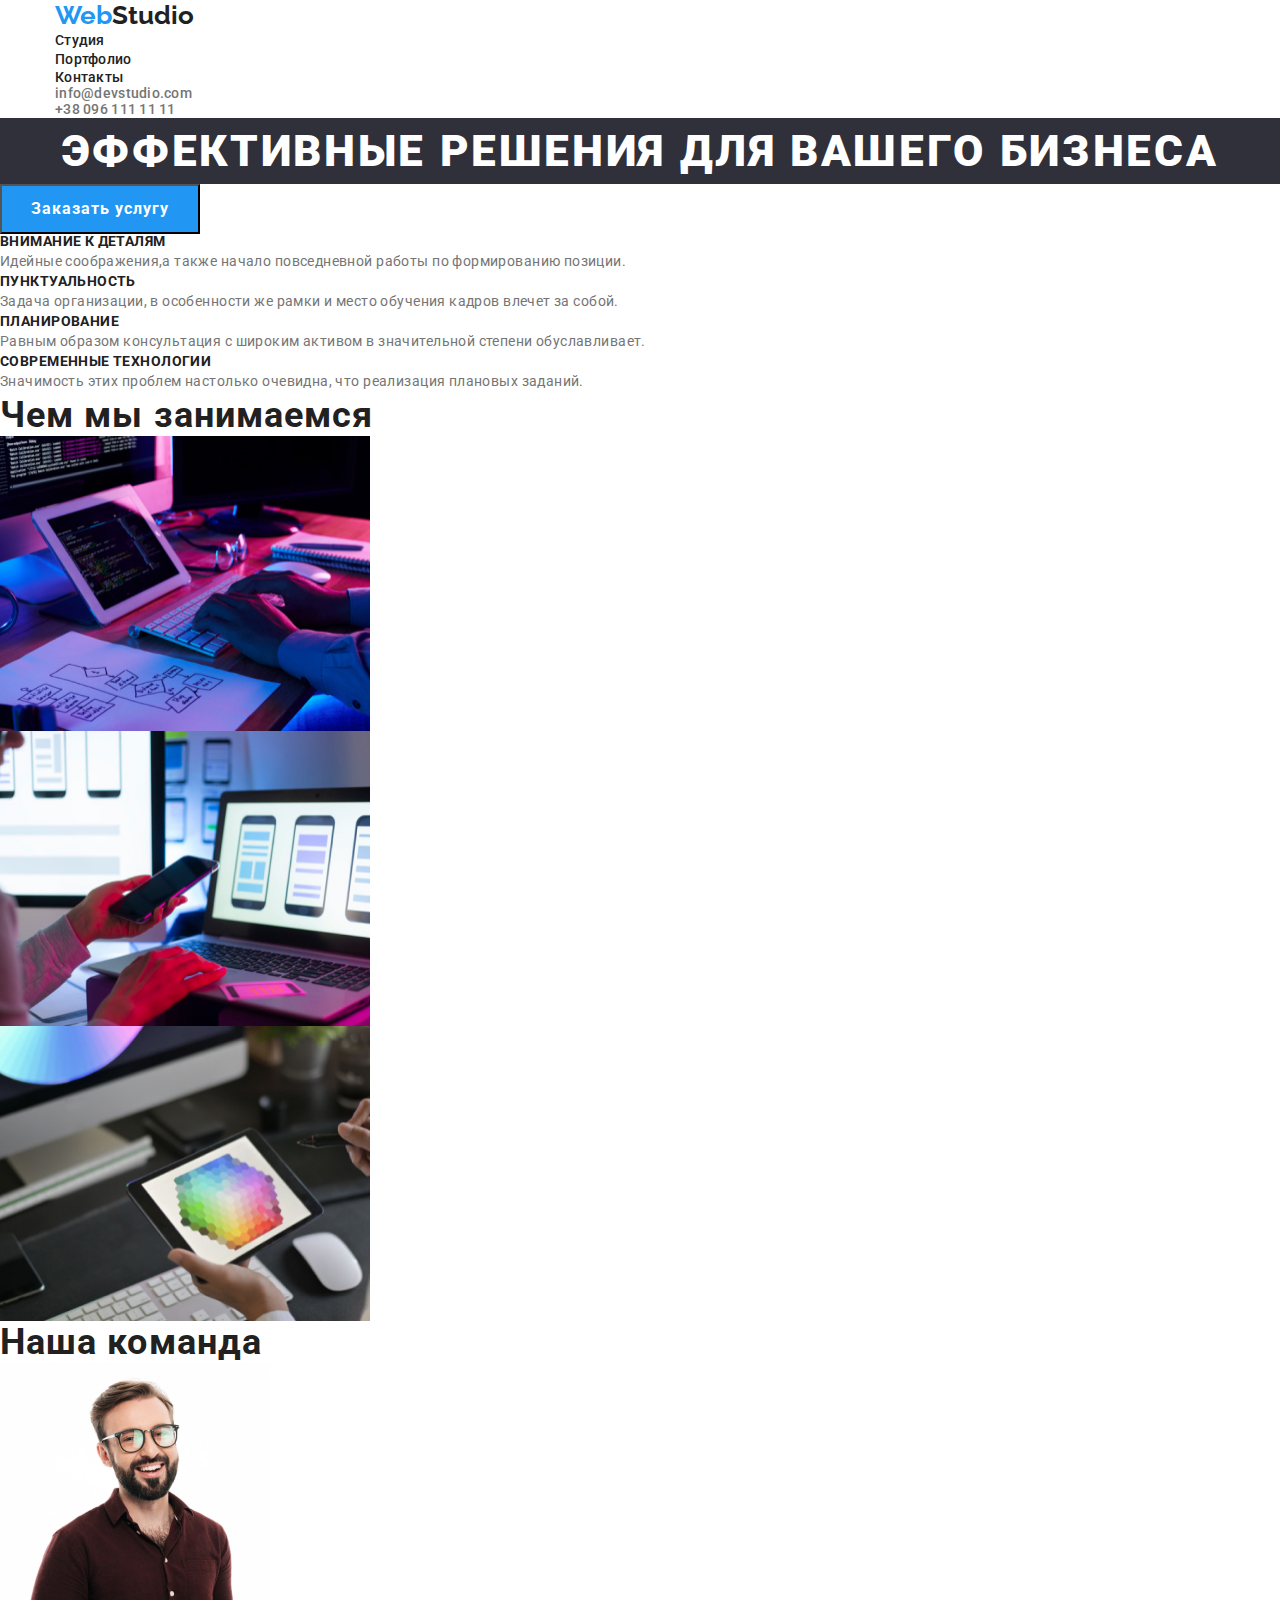
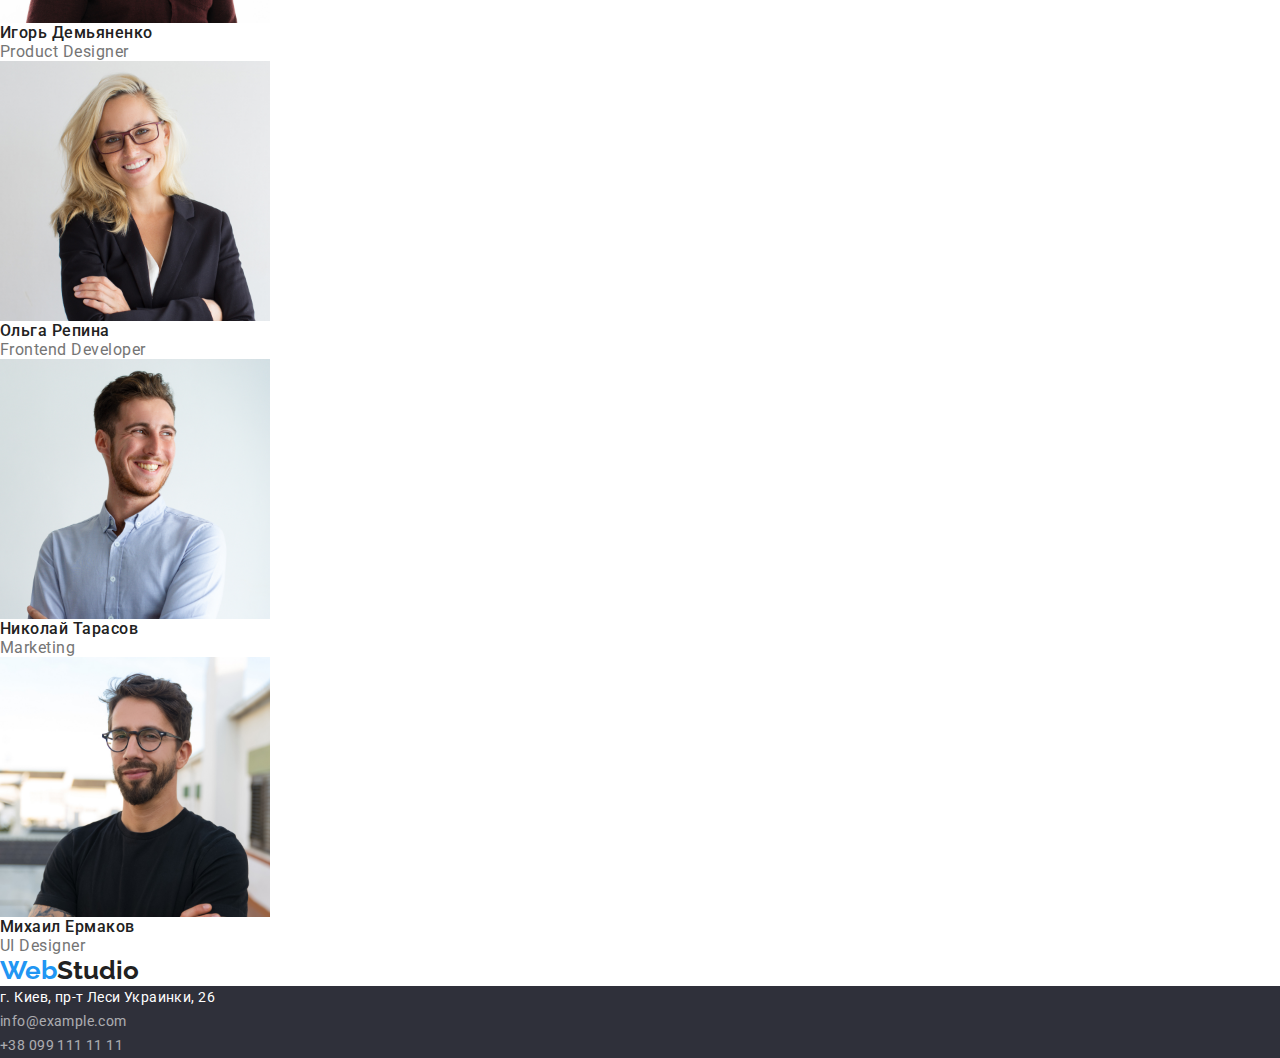
==== index.html @ cc407b75 "add files to project" ====
<!DOCTYPE html>
<html lang="ru">
  <head>
    <meta charset="UTF-8" />
    <meta http-equiv="X-UA-Compatible" content="IE=edge" />
    <meta name="viewport" content="width=device-width, initial-scale=1.0" />
    <title>WebStudio</title>
    <link rel="preconnect" href="https://fonts.googleapis.com" />
    <link rel="preconnect" href="https://fonts.gstatic.com" crossorigin />
    <link
      href="https://fonts.googleapis.com/css2?family=Raleway:wght@700&family=Roboto:wght@400;500;700;900&display=swap"
      rel="stylesheet"
    />
    <link
      rel="stylesheet"
      href="https://cdn.jsdelivr.net/npm/modern-normalize@1.1.0/modern-normalize.min.css"
    />
    <link rel="stylesheet" href="./css/styles.css" />
  </head>
  <body>
    <header class="page-header">
      <div class="container">
        <nav class="page-nav">
          <a class="link logo" href="" lang="en"> <span class="logo-part">Web</span>Studio</a>
          <ul class="list menu">
            <li class="menu-item">
              <a class="link menu-link" href="#studio">Студия</a>
            </li>
            <li class="menu-item">
              <a class="link menu-link" href="./portfolio.html#porfolio">Портфолио</a>
            </li>
            <li class="menu-item">
              <a class="link menu-link" href="#contacts">Контакты</a>
            </li>
          </ul>
        </nav>
        <ul class="list contact-header">
          <li>
            <a class="link contact-item" href="mailto:info@devstudio.com">info@devstudio.com</a>
          </li>
          <li>
            <a class="link contact-item" href="tel:+380961111111">+38 096 111 11 11</a>
          </li>
        </ul>
      </div>
    </header>
    <main>
      <!--===================================HERO section================================================= -->
      <section class="hero-section">
        <h1 class="page-title">Эффективные решения для вашего бизнеса</h1>
        <button class="hero-button" type="button">Заказать услугу</button>
      </section>
      <!--================================= advantages section ================================================== -->
      <section class="advantages-section" id="studio">
        <h2 lang="uk" hidden>Наші переваги</h2>
        <ul class="advantages-list list">
          <li class="advantages-item">
            <h3 class="advantages-name">Внимание к деталям</h3>
            <p class="advantages-descrp">
              Идейные соображения,а также начало повседневной работы по формированию позиции.
            </p>
          </li>
          <li class="advantages-item">
            <h3 class="advantages-name">Пунктуальность</h3>
            <p class="advantages-descrp">
              Задача организации, в особенности же рамки и место обучения кадров влечет за собой.
            </p>
          </li>
          <li class="advantages-item">
            <h3 class="advantages-name">Планирование</h3>
            <p class="advantages-descrp">
              Равным образом консультация с широким активом в значительной степени обуславливает.
            </p>
          </li>
          <li class="advantages-item">
            <h3 class="advantages-name">Современные технологии</h3>
            <p class="advantages-descrp">
              Значимость этих проблем настолько очевидна, что реализация плановых заданий.
            </p>
          </li>
        </ul>
      </section>
      <!--============================================ occupation section ===========================================-->
      <section class="occupation-section">
        <h2 class="subtitle">Чем мы занимаемся</h2>
        <ul class="occupation-list list">
          <li class="occupation-item">
            <img
              src="./images/img-1.jpg"
              alt="руки человека набирают текст на клавиатуре"
              width="370"
              height="295"
            />
          </li>
          <li class="occupation-item">
            <img
              src="./images/img-2.jpg"
              alt="человек сравнивает изображение на телефоне и ноутбуке"
              width="370"
              height="295"
            />
          </li>
          <li class="occupation-item">
            <img
              src="./images/img-3.jpg"
              alt="человек просматривает палитру цветов на планшете"
              width="370"
              height="295"
            />
          </li>
        </ul>
      </section>
      <!--=================================================== team section ================================-->
      <section>
        <h2 class="subtitle">Наша команда</h2>
        <ul class="team-list list">
          <li class="team-item">
            <img
              src="./images/igor_demyanenko_profile_photo.jpg"
              alt="фото профиля Игорь Демьяненко"
              width="270"
              height="260"
            />
            <h3 class="colleagues-name">Игорь Демьяненко</h3>
            <p class="card-title" lang="en">Product Designer</p>
          </li>
          <li class="team-item">
            <img
              src="./images/olga_repina_profile_photo.jpg"
              alt="фото профиля Ольга Репина"
              width="270"
              height="260"
            />
            <h3 class="colleagues-name">Ольга Репина</h3>
            <p class="card-title" lang="en">Frontend Developer</p>
          </li>
          <li class="team-item">
            <img
              src="./images/nikolayi_tarasov_profile_photo.jpg"
              alt="фото профиля Николай Тарасов"
              width="270"
              height="260"
            />
            <h3 class="colleagues-name">Николай Тарасов</h3>
            <p class="card-title" lang="en">Marketing</p>
          </li>
          <li class="team-item">
            <img
              src="./images/michail_ermakov_profile_photo.jpg"
              alt="фото профиля Михаил Ермаков"
              width="270"
              height="260"
            />
            <h3 class="colleagues-name">Михаил Ермаков</h3>
            <p class="card-title" lang="en">UI Designer</p>
          </li>
        </ul>
      </section>
    </main>
    <footer>
      <a class="link logo" href="" lang="en"> <span class="logo-part">Web</span>Studio</a>
      <address class="contacts" id="contacts">
        <ul class="contact-footer list">
          <li>
            <a
              class="contact-address link"
              href="https://goo.gl/maps/2nvCJboYjxiyjbgM6"
              target="_blank"
              rel="noopener noreferrer"
              >г. Киев, пр-т Леси Украинки, 26</a
            >
          </li>
          <li>
            <a class="contact-link link" href="mailto:info@example.com">info@example.com</a>
          </li>
          <li>
            <a class="contact-link link" href="tel:+380991111111">+38 099 111 11 11</a>
          </li>
        </ul>
      </address>
    </footer>
  </body>
</html>
---- css/styles.css ----
:root {
  --primary-font: 'Roboto', sans-serif;
  --secondary-font: 'Raleway', sans-serif;
  --main-text-color-dark-theme: #ffffff;
  --main-text-color-white-theme: #212121;
  --secondary-text-color-white-theme: #757575;
  --accent-color: #2196f3;
  --main-background-color: #2f303a;
}
h1,
h2,
h3,
h4,
p {
  margin-top: 0;
  margin-bottom: 0;
}
ul,
ol {
  margin-top: 0;
  margin-bottom: 0;
  padding-left: 0;
}
img {
  display: block;
}
.list {
  list-style: none;
}

.link {
  text-decoration: none;
}

body {
  font-family: var(--primary-font);
}
button {
  cursor: pointer;
}
.container {
  width: 1200px;
  margin-left: auto;
  margin-right: auto;
  padding-left: 15px;
  padding-right: 15px;
}
/* test git */
/* ===================== COMPONENTS =====================  */
.subtitle {
  font-weight: 700;
  font-size: 36px;
  line-height: 1.17;
  letter-spacing: 0.03em;
  color: var(--main-text-color-white-theme);
}
.card-title {
  font-size: 16px;
  line-height: 1.19;
  letter-spacing: 0.03em;
  color: var(--secondary-text-color-white-theme);
}
/* ======================/COMPONENTS =====================*/

/* =======================HEADER ===========================  */
.logo {
  font-family: var(--secondary-font);
  font-weight: 700;
  font-size: 26px;
  line-height: 1.2;
  color: var(--main-text-color-white-theme);
}
.logo-part {
  color: var(--accent-color);
  font-weight: 700;
  font-size: 26px;
  line-height: 1.2;
}
.menu-link {
  font-weight: 500;
  font-size: 14px;
  line-height: 1.14;
  letter-spacing: 0.02em;
  color: var(--main-text-color-white-theme);
}
.menu-link:hover,
.menu-link:focus {
  color: var(--accent-color);
}
.contact-header {
  font-weight: 500;
  font-size: 14px;
  line-height: 1.14;
  letter-spacing: 0.02em;
  color: var(--secondary-text-color-white-theme);
}
.contact-item {
  color: inherit;
}
.contact-item:hover,
.contact-item:focus {
  color: var(--accent-color);
}
/*======================== /HEADER==========================  */

/* =========================MAIN============================ */
/* advantages section */
.page-title {
  font-weight: 900;
  font-size: 44px;
  line-height: 1.5;
  text-align: center;
  letter-spacing: 0.06em;
  text-transform: uppercase;
  color: var(--main-text-color-dark-theme);
  /* adding background color in order to see the words on the page */
  background-color: #2f303a;
}
.hero-button {
  font-weight: 700;
  font-size: 16px;
  line-height: 1.88;
  align-items: center;
  text-align: center;
  letter-spacing: 0.06em;
  color: var(--main-text-color-dark-theme);
  background-color: var(--accent-color);
  width: 200px;
  height: 50px;
  left: 700px;
  top: 430px;
  cursor: pointer;
}
.advantages-name {
  font-weight: 700;
  font-size: 14px;
  line-height: 1.14;
  letter-spacing: 0.03em;
  text-transform: uppercase;
  color: var(--main-text-color-white-theme);
}
.advantages-descrp {
  font-size: 14px;
  line-height: 1.71;
  letter-spacing: 0.03em;
  color: var(--secondary-text-color-white-theme);
}
/* team section */
.colleagues-name {
  font-weight: 500;
  font-size: 16px;
  line-height: 1.19;
  letter-spacing: 0.03em;
  color: var(--main-text-color-white-theme);
}
/*=====================================/ main ======================================*/
/* ====================================footer====================================== */
.contacts {
  font-style: normal;
}

.contact-footer {
  font-size: 14px;
  line-height: 1.7;
  letter-spacing: 0.03em;
  color: var(--main-text-color-dark-theme);
  /* adding background color in order to see the words on the page */
  background-color: #2f303a;
}
.contact-address {
  color: inherit;
}
.contact-link {
  color: inherit;
  opacity: 60%;
}
/* ===================================/footer===================================== */
/* portfolio */
.works-button {
  font-weight: 500;
  font-size: 16px;
  line-height: 1.62;
  text-align: center;
  letter-spacing: 0.03em;
  color: var(--main-text-color-white-theme);
  cursor: pointer;
}
.works-button:hover,
.works-button:focus {
  background-color: var(--accent-color);
  color: var(--main-text-color-dark-theme);
}
.portfolio-title {
  font-weight: 700;
  font-size: 18px;
  line-height: 2;
  letter-spacing: 0.06em;
  color: var(--main-text-color-white-theme);
}
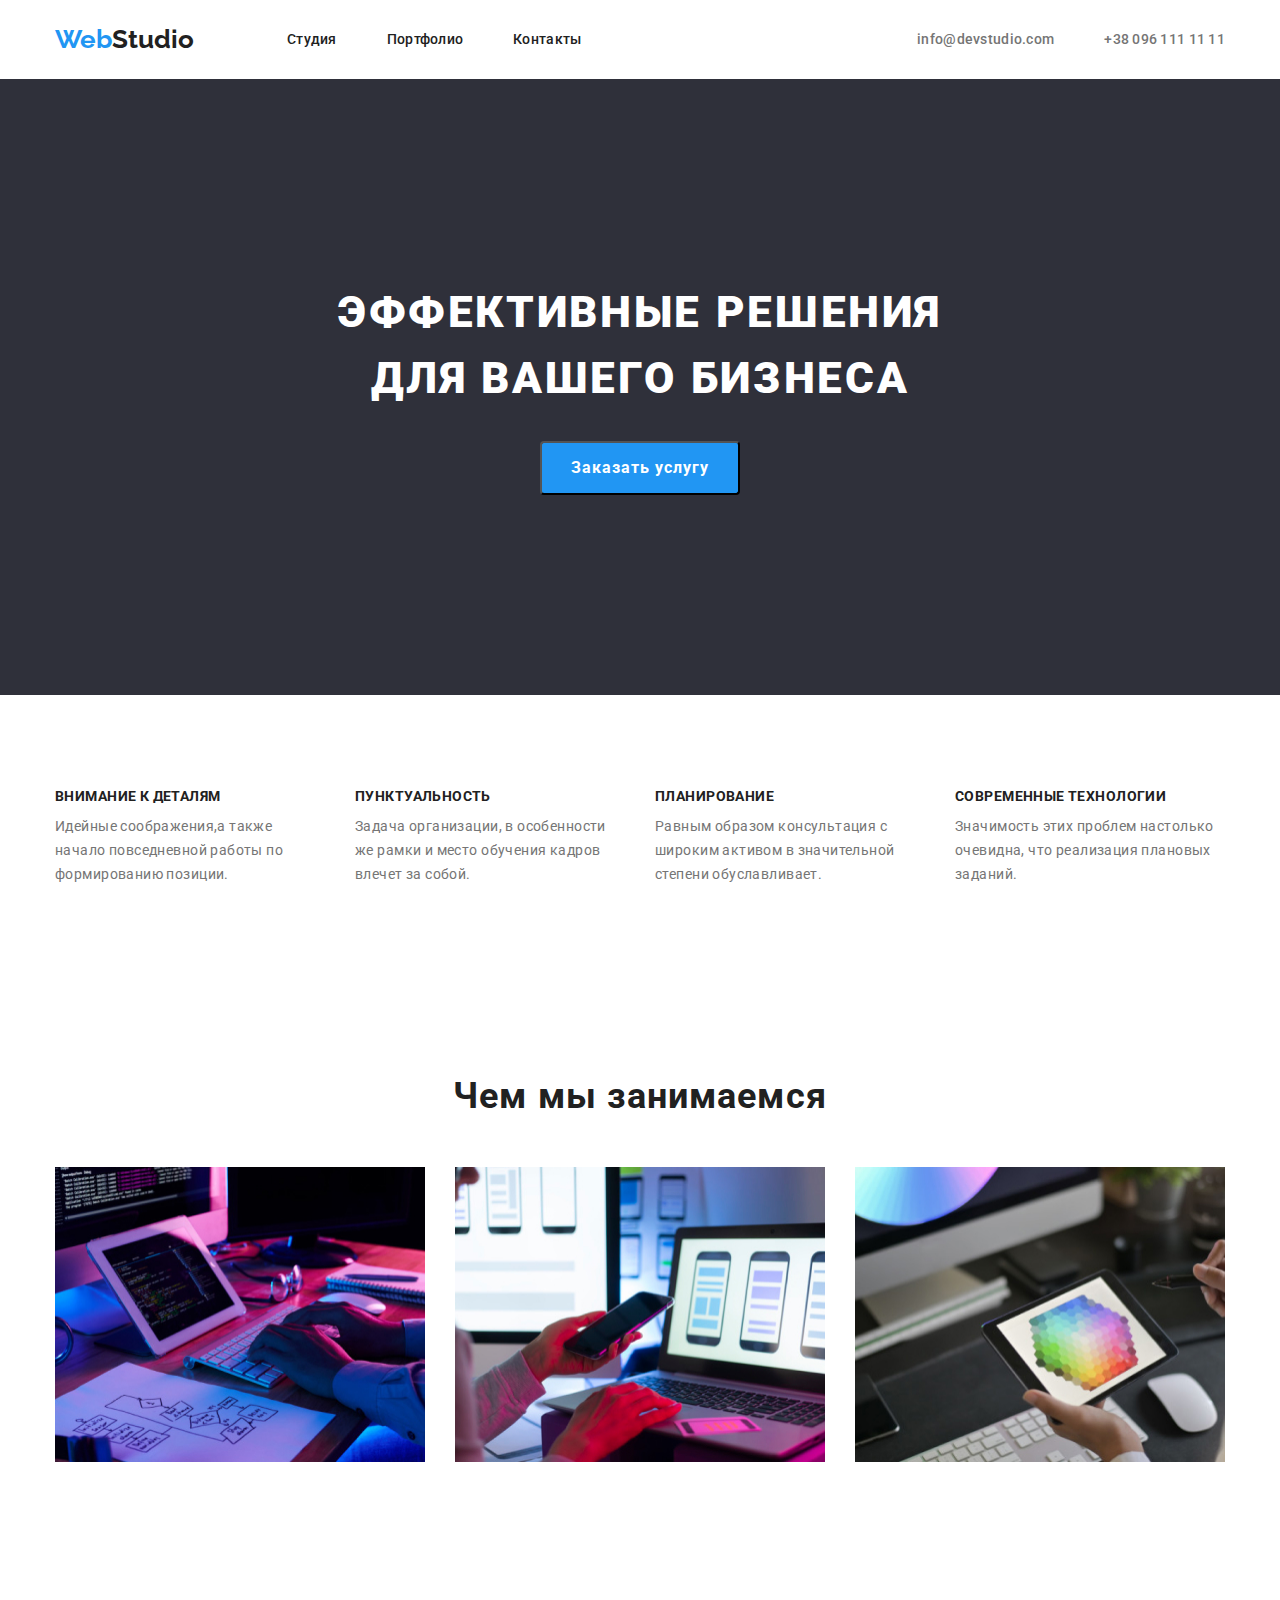
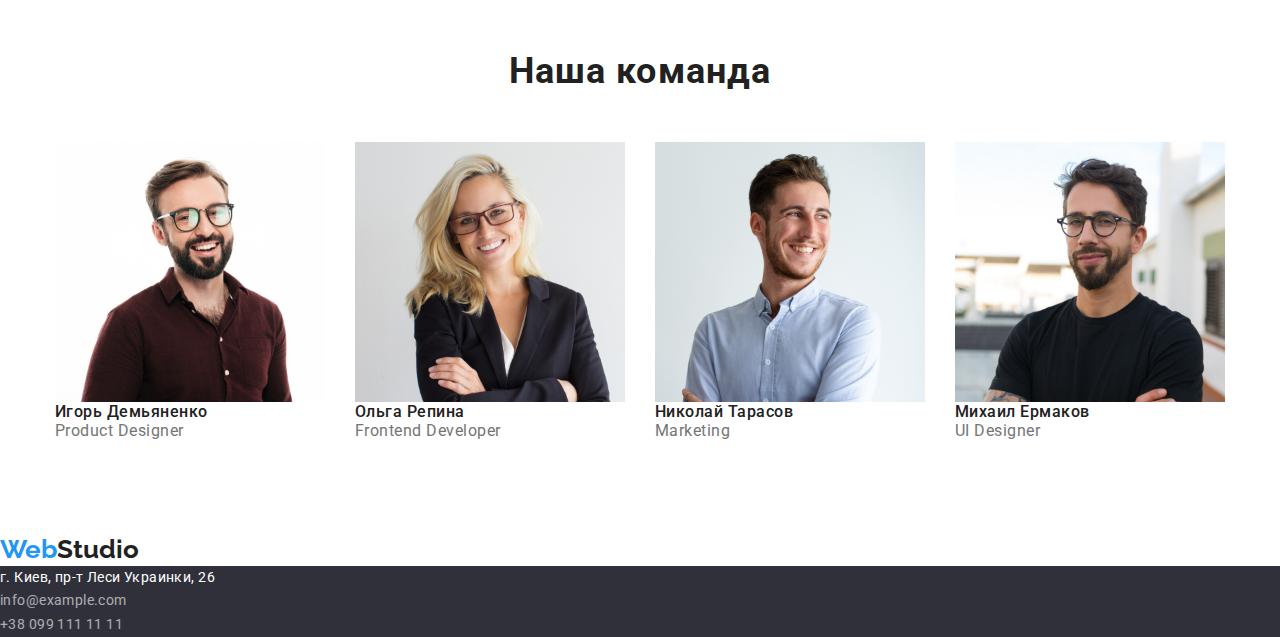
==== commit 6934c2c0: "update styles & add structure" ====
--- a/index.html
+++ b/index.html
@@ -19,7 +19,7 @@
   </head>
   <body>
     <header class="page-header">
-      <div class="container">
+      <div class="container page-header-container">
         <nav class="page-nav">
           <a class="link logo" href="" lang="en"> <span class="logo-part">Web</span>Studio</a>
           <ul class="list menu">
@@ -35,10 +35,10 @@
           </ul>
         </nav>
         <ul class="list contact-header">
-          <li>
+          <li class="contact-item-list">
             <a class="link contact-item" href="mailto:info@devstudio.com">info@devstudio.com</a>
           </li>
-          <li>
+          <li class="contact-item-list">
             <a class="link contact-item" href="tel:+380961111111">+38 096 111 11 11</a>
           </li>
         </ul>
@@ -47,114 +47,122 @@
     <main>
       <!--===================================HERO section================================================= -->
       <section class="hero-section">
-        <h1 class="page-title">Эффективные решения для вашего бизнеса</h1>
-        <button class="hero-button" type="button">Заказать услугу</button>
+        <div class="container">
+          <h1 class="page-title">Эффективные решения для вашего бизнеса</h1>
+          <button class="hero-button" type="button">Заказать услугу</button>
+        </div>
       </section>
       <!--================================= advantages section ================================================== -->
-      <section class="advantages-section" id="studio">
+      <section class="advantages-section section" id="studio">
         <h2 lang="uk" hidden>Наші переваги</h2>
-        <ul class="advantages-list list">
-          <li class="advantages-item">
-            <h3 class="advantages-name">Внимание к деталям</h3>
-            <p class="advantages-descrp">
-              Идейные соображения,а также начало повседневной работы по формированию позиции.
-            </p>
-          </li>
-          <li class="advantages-item">
-            <h3 class="advantages-name">Пунктуальность</h3>
-            <p class="advantages-descrp">
-              Задача организации, в особенности же рамки и место обучения кадров влечет за собой.
-            </p>
-          </li>
-          <li class="advantages-item">
-            <h3 class="advantages-name">Планирование</h3>
-            <p class="advantages-descrp">
-              Равным образом консультация с широким активом в значительной степени обуславливает.
-            </p>
-          </li>
-          <li class="advantages-item">
-            <h3 class="advantages-name">Современные технологии</h3>
-            <p class="advantages-descrp">
-              Значимость этих проблем настолько очевидна, что реализация плановых заданий.
-            </p>
-          </li>
-        </ul>
+        <div class="container">
+          <ul class="advantages-list list">
+            <li class="advantages-item">
+              <h3 class="advantages-name">Внимание к деталям</h3>
+              <p class="advantages-descrp">
+                Идейные соображения,а также начало повседневной работы по формированию позиции.
+              </p>
+            </li>
+            <li class="advantages-item">
+              <h3 class="advantages-name">Пунктуальность</h3>
+              <p class="advantages-descrp">
+                Задача организации, в особенности же рамки и место обучения кадров влечет за собой.
+              </p>
+            </li>
+            <li class="advantages-item">
+              <h3 class="advantages-name">Планирование</h3>
+              <p class="advantages-descrp">
+                Равным образом консультация с широким активом в значительной степени обуславливает.
+              </p>
+            </li>
+            <li class="advantages-item">
+              <h3 class="advantages-name">Современные технологии</h3>
+              <p class="advantages-descrp">
+                Значимость этих проблем настолько очевидна, что реализация плановых заданий.
+              </p>
+            </li>
+          </ul>
+        </div>
       </section>
       <!--============================================ occupation section ===========================================-->
-      <section class="occupation-section">
-        <h2 class="subtitle">Чем мы занимаемся</h2>
-        <ul class="occupation-list list">
-          <li class="occupation-item">
-            <img
-              src="./images/img-1.jpg"
-              alt="руки человека набирают текст на клавиатуре"
-              width="370"
-              height="295"
-            />
-          </li>
-          <li class="occupation-item">
-            <img
-              src="./images/img-2.jpg"
-              alt="человек сравнивает изображение на телефоне и ноутбуке"
-              width="370"
-              height="295"
-            />
-          </li>
-          <li class="occupation-item">
-            <img
-              src="./images/img-3.jpg"
-              alt="человек просматривает палитру цветов на планшете"
-              width="370"
-              height="295"
-            />
-          </li>
-        </ul>
+      <section class="occupation-section section">
+        <div class="container">
+          <h2 class="subtitle">Чем мы занимаемся</h2>
+          <ul class="occupation-list list">
+            <li class="occupation-item">
+              <img
+                src="./images/img-1.jpg"
+                alt="руки человека набирают текст на клавиатуре"
+                width="370"
+                height="295"
+              />
+            </li>
+            <li class="occupation-item">
+              <img
+                src="./images/img-2.jpg"
+                alt="человек сравнивает изображение на телефоне и ноутбуке"
+                width="370"
+                height="295"
+              />
+            </li>
+            <li class="occupation-item">
+              <img
+                src="./images/img-3.jpg"
+                alt="человек просматривает палитру цветов на планшете"
+                width="370"
+                height="295"
+              />
+            </li>
+          </ul>
+        </div>
       </section>
       <!--=================================================== team section ================================-->
-      <section>
-        <h2 class="subtitle">Наша команда</h2>
-        <ul class="team-list list">
-          <li class="team-item">
-            <img
-              src="./images/igor_demyanenko_profile_photo.jpg"
-              alt="фото профиля Игорь Демьяненко"
-              width="270"
-              height="260"
-            />
-            <h3 class="colleagues-name">Игорь Демьяненко</h3>
-            <p class="card-title" lang="en">Product Designer</p>
-          </li>
-          <li class="team-item">
-            <img
-              src="./images/olga_repina_profile_photo.jpg"
-              alt="фото профиля Ольга Репина"
-              width="270"
-              height="260"
-            />
-            <h3 class="colleagues-name">Ольга Репина</h3>
-            <p class="card-title" lang="en">Frontend Developer</p>
-          </li>
-          <li class="team-item">
-            <img
-              src="./images/nikolayi_tarasov_profile_photo.jpg"
-              alt="фото профиля Николай Тарасов"
-              width="270"
-              height="260"
-            />
-            <h3 class="colleagues-name">Николай Тарасов</h3>
-            <p class="card-title" lang="en">Marketing</p>
-          </li>
-          <li class="team-item">
-            <img
-              src="./images/michail_ermakov_profile_photo.jpg"
-              alt="фото профиля Михаил Ермаков"
-              width="270"
-              height="260"
-            />
-            <h3 class="colleagues-name">Михаил Ермаков</h3>
-            <p class="card-title" lang="en">UI Designer</p>
-          </li>
-        </ul>
+      <section class="section">
+        <div class="container">
+          <h2 class="subtitle">Наша команда</h2>
+          <ul class="team-list list">
+            <li class="team-item">
+              <img
+                src="./images/igor_demyanenko_profile_photo.jpg"
+                alt="фото профиля Игорь Демьяненко"
+                width="270"
+                height="260"
+              />
+              <h3 class="colleagues-name">Игорь Демьяненко</h3>
+              <p class="card-title" lang="en">Product Designer</p>
+            </li>
+            <li class="team-item">
+              <img
+                src="./images/olga_repina_profile_photo.jpg"
+                alt="фото профиля Ольга Репина"
+                width="270"
+                height="260"
+              />
+              <h3 class="colleagues-name">Ольга Репина</h3>
+              <p class="card-title" lang="en">Frontend Developer</p>
+            </li>
+            <li class="team-item">
+              <img
+                src="./images/nikolayi_tarasov_profile_photo.jpg"
+                alt="фото профиля Николай Тарасов"
+                width="270"
+                height="260"
+              />
+              <h3 class="colleagues-name">Николай Тарасов</h3>
+              <p class="card-title" lang="en">Marketing</p>
+            </li>
+            <li class="team-item">
+              <img
+                src="./images/michail_ermakov_profile_photo.jpg"
+                alt="фото профиля Михаил Ермаков"
+                width="270"
+                height="260"
+              />
+              <h3 class="colleagues-name">Михаил Ермаков</h3>
+              <p class="card-title" lang="en">UI Designer</p>
+            </li>
+          </ul>
+        </div>
       </section>
     </main>
     <footer>
--- a/css/styles.css
+++ b/css/styles.css
@@ -48,6 +48,8 @@
 /* test git */
 /* ===================== COMPONENTS =====================  */
 .subtitle {
+  text-align: center;
+  margin-bottom: 50px;
   font-weight: 700;
   font-size: 36px;
   line-height: 1.17;
@@ -60,10 +62,36 @@
   letter-spacing: 0.03em;
   color: var(--secondary-text-color-white-theme);
 }
+.section {
+  padding-top: 94px;
+  padding-bottom: 94px;
+}
 /* ======================/COMPONENTS =====================*/
 
 /* =======================HEADER ===========================  */
+.page-header {
+  padding-top: 24px;
+  padding-bottom: 24px;
+}
+
+.page-header-container {
+  display: flex;
+  align-items: center;
+  justify-content: space-between;
+}
+.page-nav {
+  display: flex;
+  align-items: center;
+}
+.menu {
+  display: flex;
+  align-items: center;
+}
+.menu-item:not(:last-child) {
+  margin-right: 50px;
+}
 .logo {
+  margin-right: 93px;
   font-family: var(--secondary-font);
   font-weight: 700;
   font-size: 26px;
@@ -88,12 +116,16 @@
   color: var(--accent-color);
 }
 .contact-header {
+  display: flex;
   font-weight: 500;
   font-size: 14px;
   line-height: 1.14;
   letter-spacing: 0.02em;
   color: var(--secondary-text-color-white-theme);
 }
+.contact-item-list:last-child {
+  margin-left: 50px;
+}
 .contact-item {
   color: inherit;
 }
@@ -104,8 +136,43 @@
 /*======================== /HEADER==========================  */
 
 /* =========================MAIN============================ */
+/* hero section */
+.hero-section {
+  padding-top: 200px;
+  padding-bottom: 200px;
+  background-color: #2f303a;
+}
+
+.hero-button {
+  padding-top: 10px;
+  padding-right: 22px;
+  padding-bottom: 10px;
+  padding-left: 22px;
+  min-width: 200px;
+  border-radius: 4px;
+  display: block;
+  margin-left: auto;
+  margin-right: auto;
+  margin-top: 30px;
+  font-weight: 700;
+  font-size: 16px;
+  line-height: 1.88;
+  letter-spacing: 0.06em;
+  color: var(--main-text-color-dark-theme);
+  background-color: var(--accent-color);
+}
+
 /* advantages section */
+.advantages-list {
+  display: flex;
+  align-items: center;
+  justify-content: space-between;
+}
+
 .page-title {
+  width: 700px;
+  margin-left: auto;
+  margin-right: auto;
   font-weight: 900;
   font-size: 44px;
   line-height: 1.5;
@@ -114,24 +181,14 @@
   text-transform: uppercase;
   color: var(--main-text-color-dark-theme);
   /* adding background color in order to see the words on the page */
-  background-color: #2f303a;
-}
-.hero-button {
-  font-weight: 700;
-  font-size: 16px;
-  line-height: 1.88;
-  align-items: center;
-  text-align: center;
-  letter-spacing: 0.06em;
-  color: var(--main-text-color-dark-theme);
-  background-color: var(--accent-color);
-  width: 200px;
-  height: 50px;
-  left: 700px;
-  top: 430px;
-  cursor: pointer;
-}
+}
+
+.advantages-item:not(:last-child) {
+  margin-right: 30px;
+}
+
 .advantages-name {
+  margin-bottom: 10px;
   font-weight: 700;
   font-size: 14px;
   line-height: 1.14;
@@ -140,12 +197,22 @@
   color: var(--main-text-color-white-theme);
 }
 .advantages-descrp {
+  min-width: 270px;
   font-size: 14px;
   line-height: 1.71;
   letter-spacing: 0.03em;
   color: var(--secondary-text-color-white-theme);
 }
+/* ocupation list */
+.occupation-list {
+  display: flex;
+  justify-content: space-between;
+}
 /* team section */
+.team-list {
+  display: flex;
+  justify-content: space-between;
+}
 .colleagues-name {
   font-weight: 500;
   font-size: 16px;
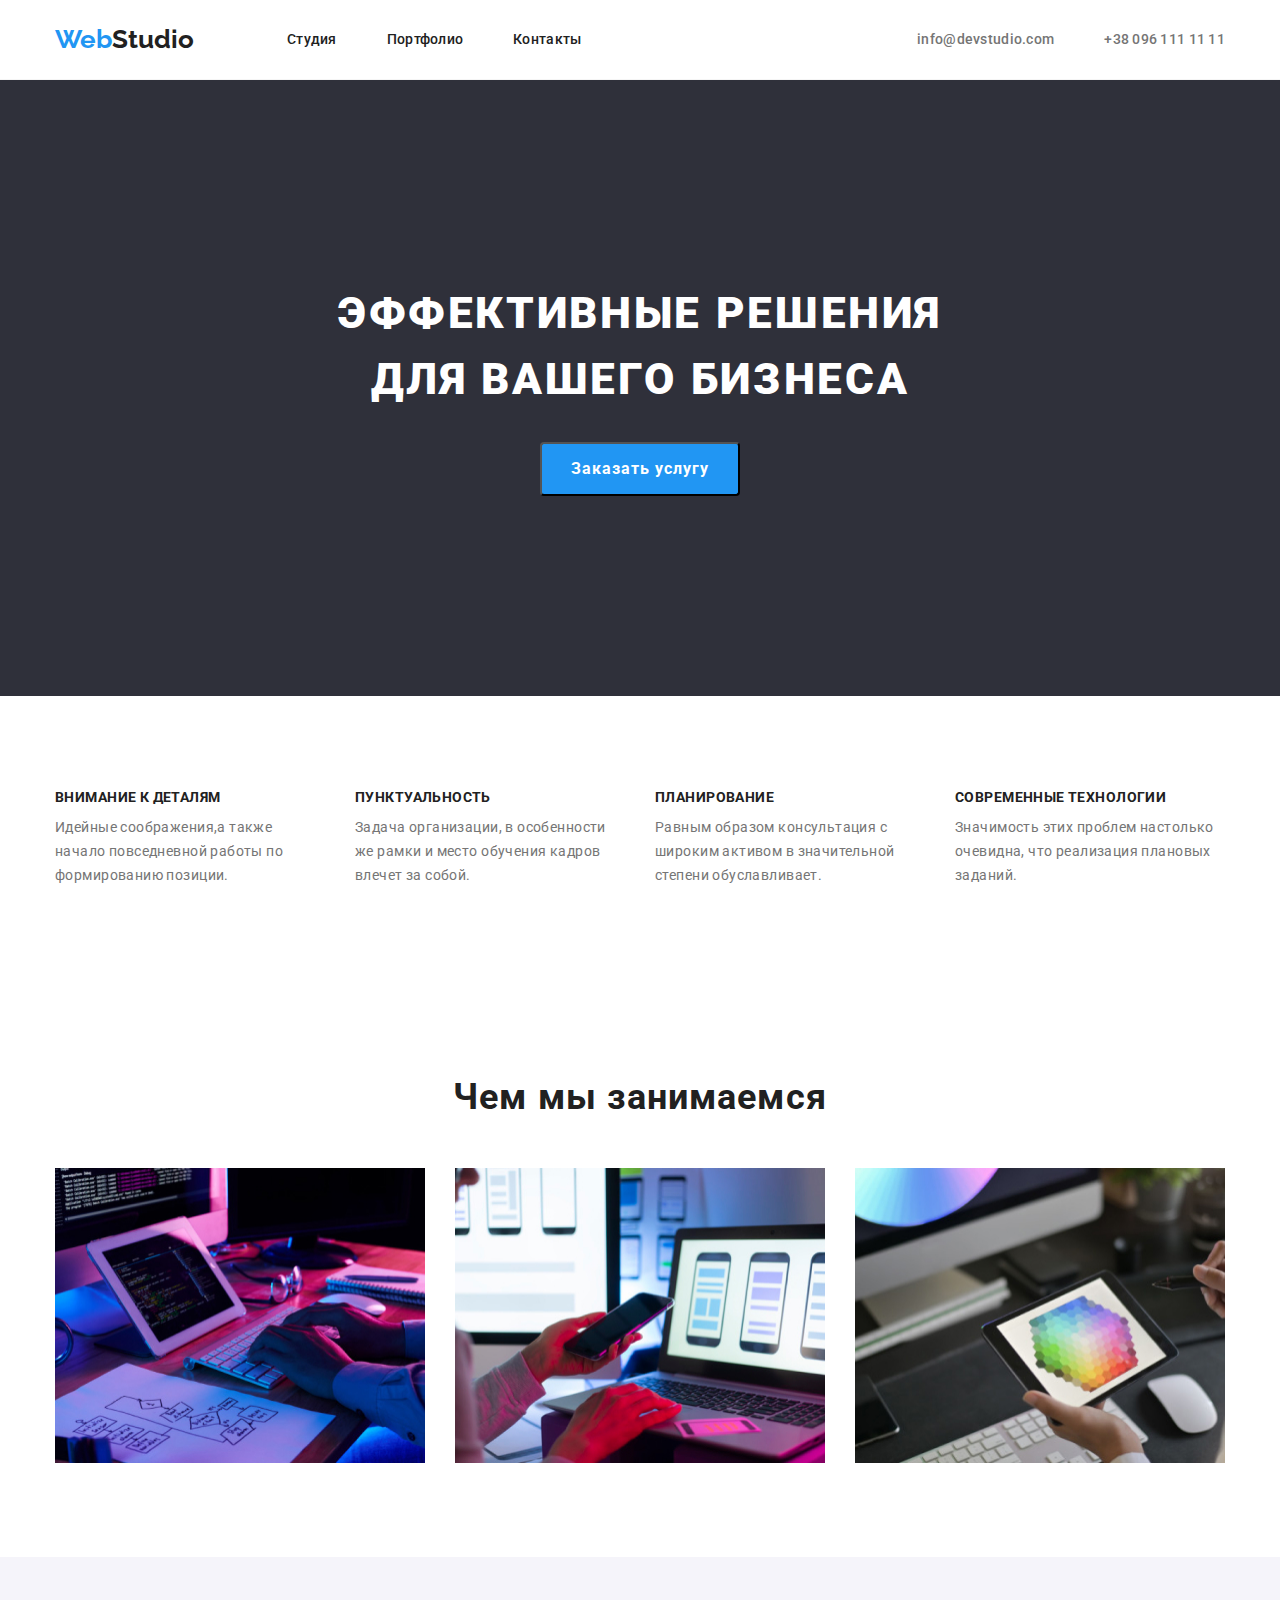
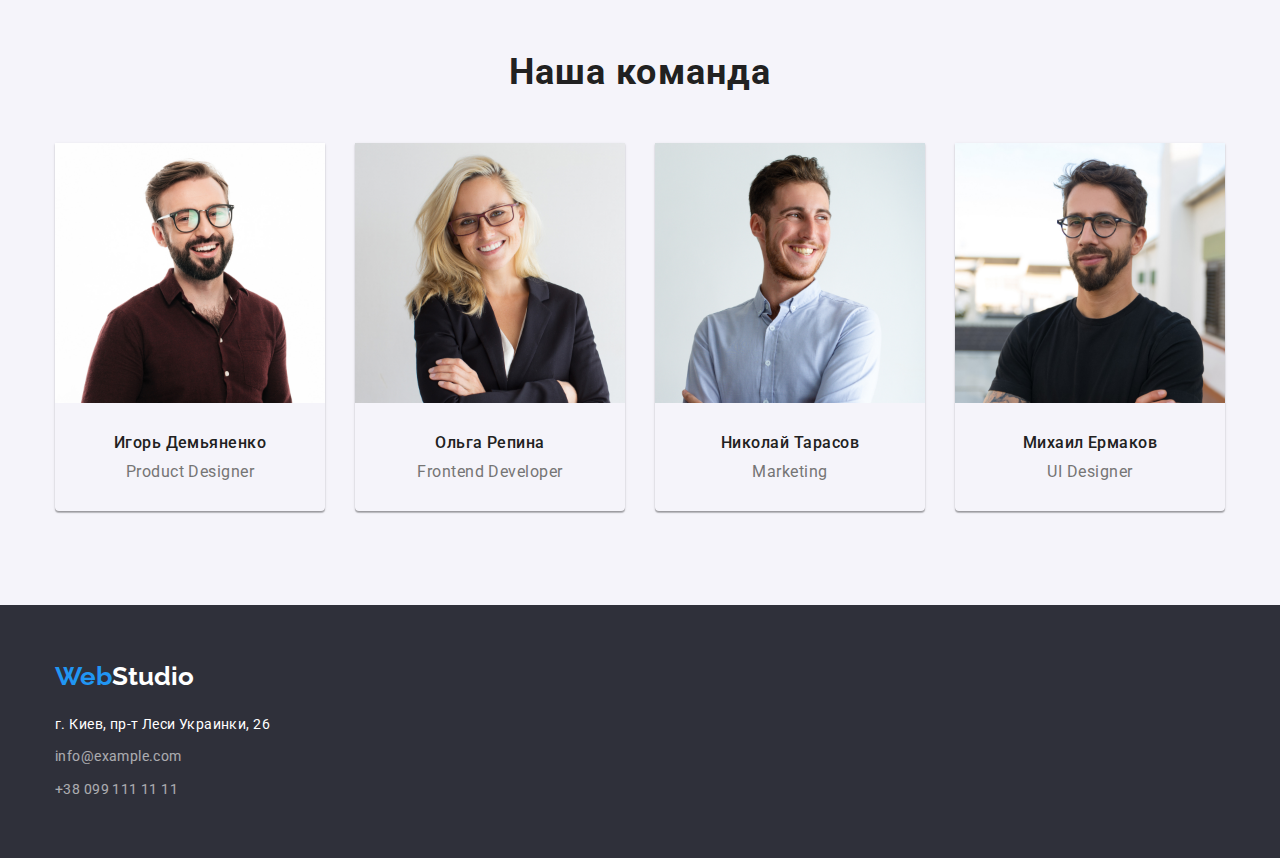
==== commit 1d59e67c: "update all structure for checking homework" ====
--- a/index.html
+++ b/index.html
@@ -117,12 +117,13 @@
         </div>
       </section>
       <!--=================================================== team section ================================-->
-      <section class="section">
+      <section class="team-section section">
         <div class="container">
           <h2 class="subtitle">Наша команда</h2>
           <ul class="team-list list">
             <li class="team-item">
               <img
+                class="team-image"
                 src="./images/igor_demyanenko_profile_photo.jpg"
                 alt="фото профиля Игорь Демьяненко"
                 width="270"
@@ -133,6 +134,7 @@
             </li>
             <li class="team-item">
               <img
+                class="team-image"
                 src="./images/olga_repina_profile_photo.jpg"
                 alt="фото профиля Ольга Репина"
                 width="270"
@@ -143,6 +145,7 @@
             </li>
             <li class="team-item">
               <img
+                class="team-image"
                 src="./images/nikolayi_tarasov_profile_photo.jpg"
                 alt="фото профиля Николай Тарасов"
                 width="270"
@@ -153,6 +156,7 @@
             </li>
             <li class="team-item">
               <img
+                class="team-image"
                 src="./images/michail_ermakov_profile_photo.jpg"
                 alt="фото профиля Михаил Ермаков"
                 width="270"
@@ -165,27 +169,29 @@
         </div>
       </section>
     </main>
-    <footer>
-      <a class="link logo" href="" lang="en"> <span class="logo-part">Web</span>Studio</a>
-      <address class="contacts" id="contacts">
-        <ul class="contact-footer list">
-          <li>
-            <a
-              class="contact-address link"
-              href="https://goo.gl/maps/2nvCJboYjxiyjbgM6"
-              target="_blank"
-              rel="noopener noreferrer"
-              >г. Киев, пр-т Леси Украинки, 26</a
-            >
-          </li>
-          <li>
-            <a class="contact-link link" href="mailto:info@example.com">info@example.com</a>
-          </li>
-          <li>
-            <a class="contact-link link" href="tel:+380991111111">+38 099 111 11 11</a>
-          </li>
-        </ul>
-      </address>
+    <footer class="page-footer">
+      <div class="container footer-container">
+        <a class="link logo-footer" href="" lang="en"> <span class="logo-part">Web</span>Studio</a>
+        <address class="contacts" id="contacts">
+          <ul class="contact-footer list">
+            <li class="contact-item">
+              <a
+                class="contact-address link"
+                href="https://goo.gl/maps/2nvCJboYjxiyjbgM6"
+                target="_blank"
+                rel="noopener noreferrer"
+                >г. Киев, пр-т Леси Украинки, 26</a
+              >
+            </li>
+            <li class="contact-item">
+              <a class="contact-link link" href="mailto:info@example.com">info@example.com</a>
+            </li>
+            <li>
+              <a class="contact-link link" href="tel:+380991111111">+38 099 111 11 11</a>
+            </li>
+          </ul>
+        </address>
+      </div>
     </footer>
   </body>
 </html>
--- a/css/styles.css
+++ b/css/styles.css
@@ -57,6 +57,8 @@
   color: var(--main-text-color-white-theme);
 }
 .card-title {
+  margin-bottom: 30px;
+  text-align: center;
   font-size: 16px;
   line-height: 1.19;
   letter-spacing: 0.03em;
@@ -72,6 +74,7 @@
 .page-header {
   padding-top: 24px;
   padding-bottom: 24px;
+  border-bottom: 1px solid #ececec83;
 }
 
 .page-header-container {
@@ -209,21 +212,54 @@
   justify-content: space-between;
 }
 /* team section */
+.team-section {
+  background-color: #f5f4fa;
+}
+
 .team-list {
   display: flex;
   justify-content: space-between;
 }
 .colleagues-name {
+  margin-top: 30px;
+  margin-bottom: 10px;
   font-weight: 500;
   font-size: 16px;
   line-height: 1.19;
   letter-spacing: 0.03em;
   color: var(--main-text-color-white-theme);
 }
+.team-item {
+  text-align: center;
+  box-shadow: 0px 1px 3px rgba(0, 0, 0, 0.12), 0px 1px 1px rgba(0, 0, 0, 0.14),
+    0px 2px 1px rgba(0, 0, 0, 0.2);
+  border-radius: 0px 0px 4px 4px;
+}
+
 /*=====================================/ main ======================================*/
 /* ====================================footer====================================== */
+.footer-container {
+  display: flex;
+  flex-direction: column;
+}
+.page-footer {
+  background-color: #2f303a;
+  padding-top: 56px;
+  padding-bottom: 56px;
+}
+.logo-footer {
+  font-family: var(--secondary-font);
+  font-weight: 700;
+  font-size: 26px;
+  line-height: 1.2;
+  color: var(--main-text-color-dark-theme);
+}
 .contacts {
   font-style: normal;
+  margin-top: 20px;
+}
+.contact-item:not(:last-child) {
+  margin-bottom: 9px;
 }
 
 .contact-footer {
@@ -232,7 +268,6 @@
   letter-spacing: 0.03em;
   color: var(--main-text-color-dark-theme);
   /* adding background color in order to see the words on the page */
-  background-color: #2f303a;
 }
 .contact-address {
   color: inherit;
@@ -243,21 +278,63 @@
 }
 /* ===================================/footer===================================== */
 /* portfolio */
+.button-works-list {
+  display: flex;
+  justify-content: space-between;
+  margin-left: 295px;
+  margin-right: 295px;
+  margin-bottom: 50px;
+  min-width: 611px;
+}
+.portfolio-item {
+  border: 1px solid #eeeeee;
+}
+.portfolio-item:nth-child(-n + 6) {
+  margin-bottom: 30px;
+}
+.portfolio-item:nth-child(3n + 2) {
+  margin-left: 20px;
+  margin-right: 20px;
+}
+.portfolio-list {
+  display: flex;
+  justify-content: space-between;
+  flex-wrap: wrap;
+}
+.portfolio-container {
+  margin-left: 24px;
+  margin-right: 24px;
+  margin-top: 20px;
+  margin-bottom: 20px;
+}
 .works-button {
+  padding-top: 6px;
+  padding-right: 22px;
+  padding-bottom: 6px;
+  padding-left: 22px;
+  border-radius: 4px;
+  border: none;
   font-weight: 500;
   font-size: 16px;
   line-height: 1.62;
-  text-align: center;
   letter-spacing: 0.03em;
   color: var(--main-text-color-white-theme);
   cursor: pointer;
+}
+.card-title-portfolio {
+  font-size: 16px;
+  line-height: 1.19;
+  letter-spacing: 0.03em;
+  color: var(--secondary-text-color-white-theme);
 }
 .works-button:hover,
 .works-button:focus {
   background-color: var(--accent-color);
   color: var(--main-text-color-dark-theme);
+  box-shadow: 0px 4px 4px rgba(0, 0, 0, 0.25);
 }
 .portfolio-title {
+  margin-bottom: 4px;
   font-weight: 700;
   font-size: 18px;
   line-height: 2;
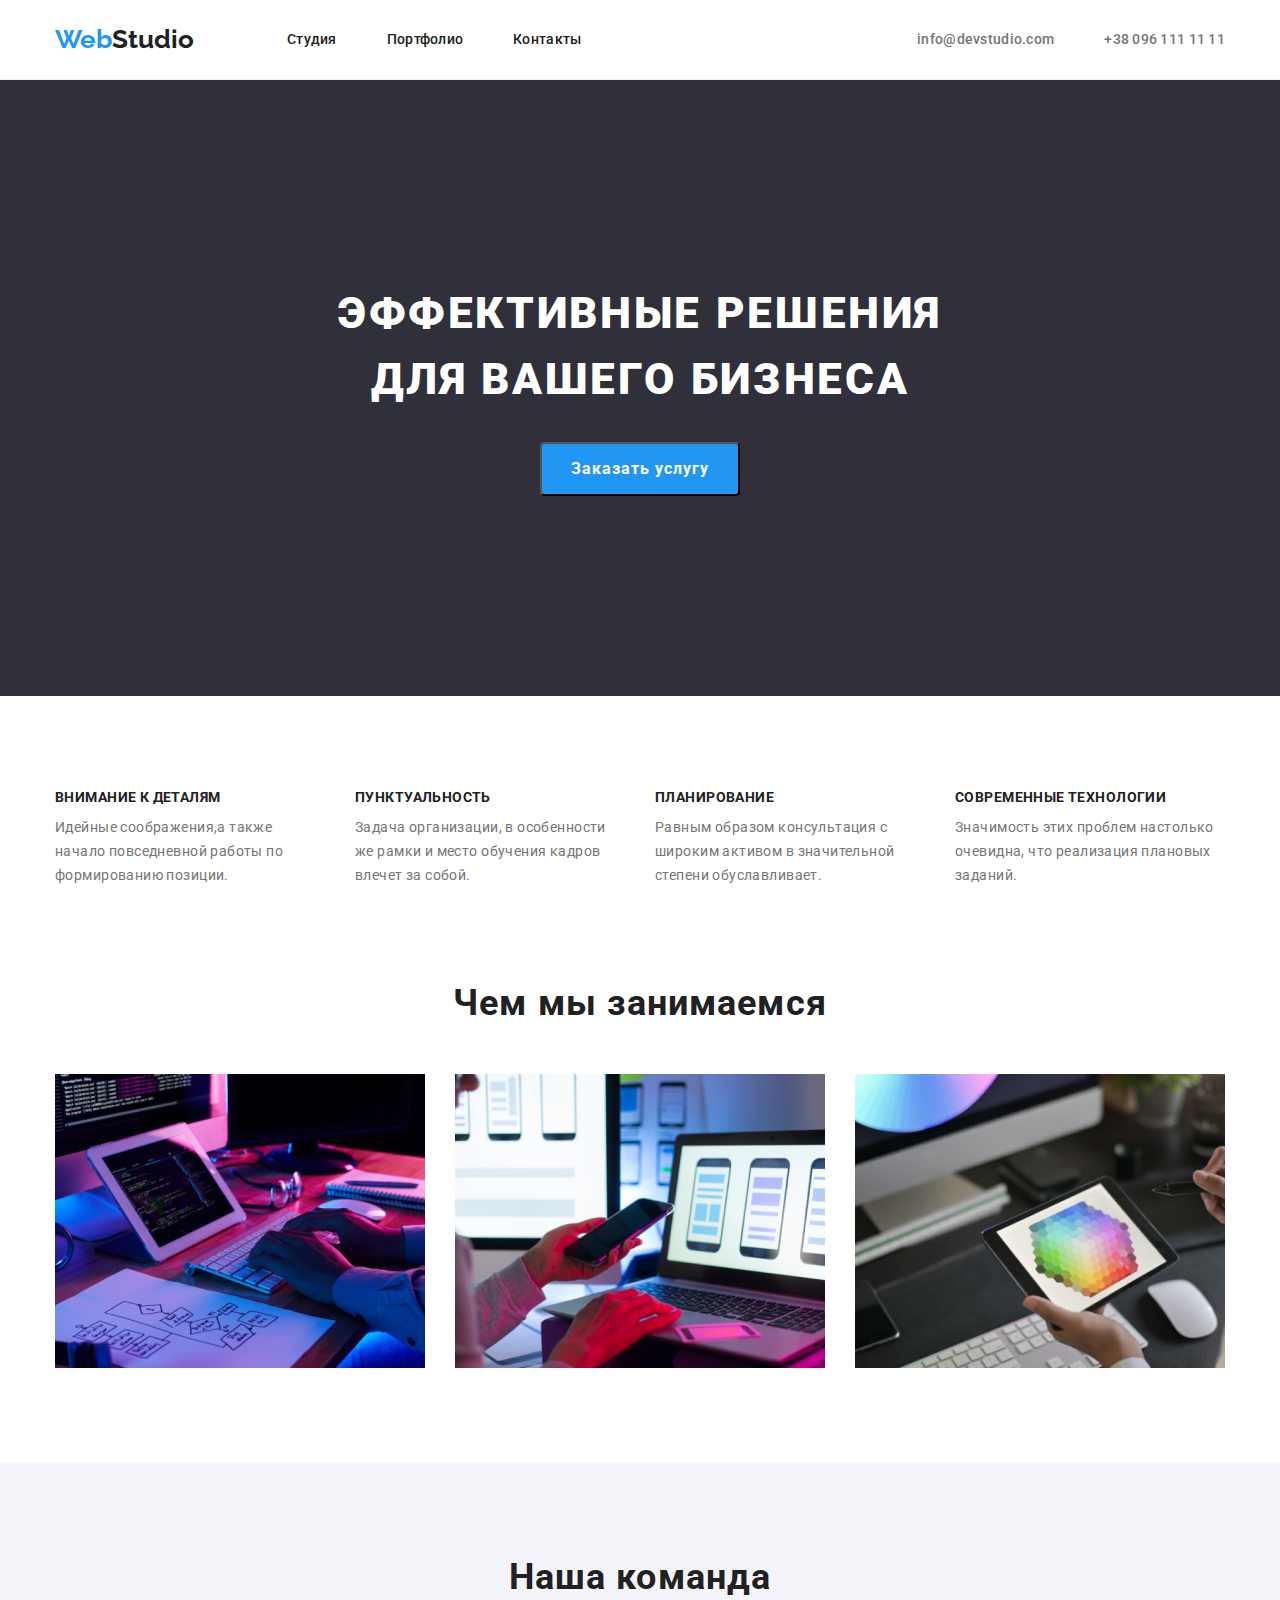
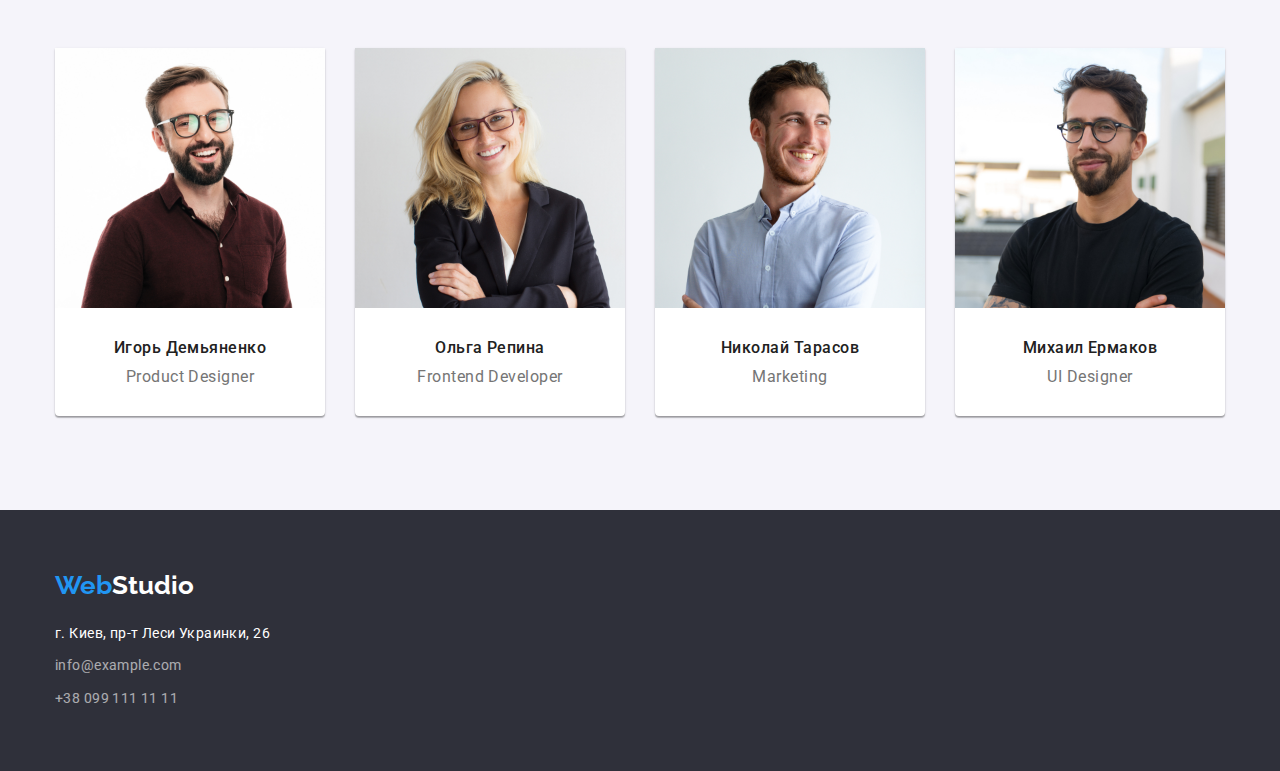
==== commit 98b7c486: "update hw according to mentors remark" ====
--- a/index.html
+++ b/index.html
@@ -27,7 +27,7 @@
               <a class="link menu-link" href="#studio">Студия</a>
             </li>
             <li class="menu-item">
-              <a class="link menu-link" href="./portfolio.html#porfolio">Портфолио</a>
+              <a class="link menu-link" href="./portfolio.html">Портфолио</a>
             </li>
             <li class="menu-item">
               <a class="link menu-link" href="#contacts">Контакты</a>
@@ -45,17 +45,17 @@
       </div>
     </header>
     <main>
-      <!--===================================HERO section================================================= -->
+      <!--=====================HERO section=================================== -->
       <section class="hero-section">
         <div class="container">
           <h1 class="page-title">Эффективные решения для вашего бизнеса</h1>
           <button class="hero-button" type="button">Заказать услугу</button>
         </div>
       </section>
-      <!--================================= advantages section ================================================== -->
+      <!--================= advantages section =============================== -->
       <section class="advantages-section section" id="studio">
-        <h2 lang="uk" hidden>Наші переваги</h2>
-        <div class="container">
+        <div class="container">
+          <h2 lang="uk" class="visually-hidden">Наші переваги</h2>
           <ul class="advantages-list list">
             <li class="advantages-item">
               <h3 class="advantages-name">Внимание к деталям</h3>
@@ -84,13 +84,14 @@
           </ul>
         </div>
       </section>
-      <!--============================================ occupation section ===========================================-->
-      <section class="occupation-section section">
+      <!--============================= occupation section ===========================-->
+      <section class="occupation-section">
         <div class="container">
           <h2 class="subtitle">Чем мы занимаемся</h2>
           <ul class="occupation-list list">
             <li class="occupation-item">
               <img
+                class="occupation-img"
                 src="./images/img-1.jpg"
                 alt="руки человека набирают текст на клавиатуре"
                 width="370"
@@ -99,6 +100,7 @@
             </li>
             <li class="occupation-item">
               <img
+                class="occupation-img"
                 src="./images/img-2.jpg"
                 alt="человек сравнивает изображение на телефоне и ноутбуке"
                 width="370"
@@ -107,6 +109,7 @@
             </li>
             <li class="occupation-item">
               <img
+                class="occupation-img"
                 src="./images/img-3.jpg"
                 alt="человек просматривает палитру цветов на планшете"
                 width="370"
@@ -116,7 +119,7 @@
           </ul>
         </div>
       </section>
-      <!--=================================================== team section ================================-->
+      <!--==============================team section ==============================-->
       <section class="team-section section">
         <div class="container">
           <h2 class="subtitle">Наша команда</h2>
@@ -129,8 +132,10 @@
                 width="270"
                 height="260"
               />
-              <h3 class="colleagues-name">Игорь Демьяненко</h3>
-              <p class="card-title" lang="en">Product Designer</p>
+              <div class="subtitle-container">
+                <h3 class="colleagues-name">Игорь Демьяненко</h3>
+                <p class="card-title" lang="en">Product Designer</p>
+              </div>
             </li>
             <li class="team-item">
               <img
@@ -140,8 +145,10 @@
                 width="270"
                 height="260"
               />
-              <h3 class="colleagues-name">Ольга Репина</h3>
-              <p class="card-title" lang="en">Frontend Developer</p>
+              <div class="subtitle-container">
+                <h3 class="colleagues-name">Ольга Репина</h3>
+                <p class="card-title" lang="en">Frontend Developer</p>
+              </div>
             </li>
             <li class="team-item">
               <img
@@ -151,8 +158,10 @@
                 width="270"
                 height="260"
               />
-              <h3 class="colleagues-name">Николай Тарасов</h3>
-              <p class="card-title" lang="en">Marketing</p>
+              <div class="subtitle-container">
+                <h3 class="colleagues-name">Николай Тарасов</h3>
+                <p class="card-title" lang="en">Marketing</p>
+              </div>
             </li>
             <li class="team-item">
               <img
@@ -162,8 +171,10 @@
                 width="270"
                 height="260"
               />
-              <h3 class="colleagues-name">Михаил Ермаков</h3>
-              <p class="card-title" lang="en">UI Designer</p>
+              <div class="subtitle-container">
+                <h3 class="colleagues-name">Михаил Ермаков</h3>
+                <p class="card-title" lang="en">UI Designer</p>
+              </div>
             </li>
           </ul>
         </div>
@@ -186,7 +197,7 @@
             <li class="contact-item">
               <a class="contact-link link" href="mailto:info@example.com">info@example.com</a>
             </li>
-            <li>
+            <li class="contact-item">
               <a class="contact-link link" href="tel:+380991111111">+38 099 111 11 11</a>
             </li>
           </ul>
--- a/css/styles.css
+++ b/css/styles.css
@@ -45,6 +45,18 @@
   padding-left: 15px;
   padding-right: 15px;
 }
+.visually-hidden {
+  position: absolute;
+  width: 1px;
+  height: 1px;
+  margin: -1px;
+  border: 0;
+  padding: 0;
+  white-space: nowrap;
+  clip-path: inset(100%);
+  clip: rect(0 0 0 0);
+  overflow: hidden;
+}
 /* test git */
 /* ===================== COMPONENTS =====================  */
 .subtitle {
@@ -57,8 +69,6 @@
   color: var(--main-text-color-white-theme);
 }
 .card-title {
-  margin-bottom: 30px;
-  text-align: center;
   font-size: 16px;
   line-height: 1.19;
   letter-spacing: 0.03em;
@@ -207,6 +217,14 @@
   color: var(--secondary-text-color-white-theme);
 }
 /* ocupation list */
+.occupation-section {
+  padding-bottom: 94px;
+}
+.occupation-img {
+  max-width: 100%;
+  height: auto;
+}
+
 .occupation-list {
   display: flex;
   justify-content: space-between;
@@ -220,8 +238,11 @@
   display: flex;
   justify-content: space-between;
 }
+.subtitle-container {
+  padding-top: 30px;
+  padding-bottom: 30px;
+}
 .colleagues-name {
-  margin-top: 30px;
   margin-bottom: 10px;
   font-weight: 500;
   font-size: 16px;
@@ -230,6 +251,7 @@
   color: var(--main-text-color-white-theme);
 }
 .team-item {
+  background-color: #fff;
   text-align: center;
   box-shadow: 0px 1px 3px rgba(0, 0, 0, 0.12), 0px 1px 1px rgba(0, 0, 0, 0.14),
     0px 2px 1px rgba(0, 0, 0, 0.2);
@@ -239,13 +261,13 @@
 /*=====================================/ main ======================================*/
 /* ====================================footer====================================== */
 .footer-container {
-  display: flex;
-  flex-direction: column;
+  /* display: flex;
+  flex-direction: column; */
 }
 .page-footer {
   background-color: #2f303a;
-  padding-top: 56px;
-  padding-bottom: 56px;
+  padding-top: 60px;
+  padding-bottom: 60px;
 }
 .logo-footer {
   font-family: var(--secondary-font);
@@ -280,32 +302,24 @@
 /* portfolio */
 .button-works-list {
   display: flex;
-  justify-content: space-between;
-  margin-left: 295px;
-  margin-right: 295px;
+  justify-content: center;
+  gap: 8px;
   margin-bottom: 50px;
-  min-width: 611px;
-}
-.portfolio-item {
-  border: 1px solid #eeeeee;
-}
-.portfolio-item:nth-child(-n + 6) {
-  margin-bottom: 30px;
-}
-.portfolio-item:nth-child(3n + 2) {
-  margin-left: 20px;
-  margin-right: 20px;
-}
+}
+
 .portfolio-list {
   display: flex;
-  justify-content: space-between;
   flex-wrap: wrap;
+  gap: 30px;
 }
 .portfolio-container {
-  margin-left: 24px;
-  margin-right: 24px;
-  margin-top: 20px;
-  margin-bottom: 20px;
+  padding-left: 24px;
+  padding-right: 24px;
+  padding-top: 20px;
+  padding-bottom: 20px;
+  border-bottom: 1px solid #eeeeee;
+  border-left: 1px solid #eeeeee;
+  border-right: 1px solid #eeeeee;
 }
 .works-button {
   padding-top: 6px;
@@ -319,7 +333,6 @@
   line-height: 1.62;
   letter-spacing: 0.03em;
   color: var(--main-text-color-white-theme);
-  cursor: pointer;
 }
 .card-title-portfolio {
   font-size: 16px;
